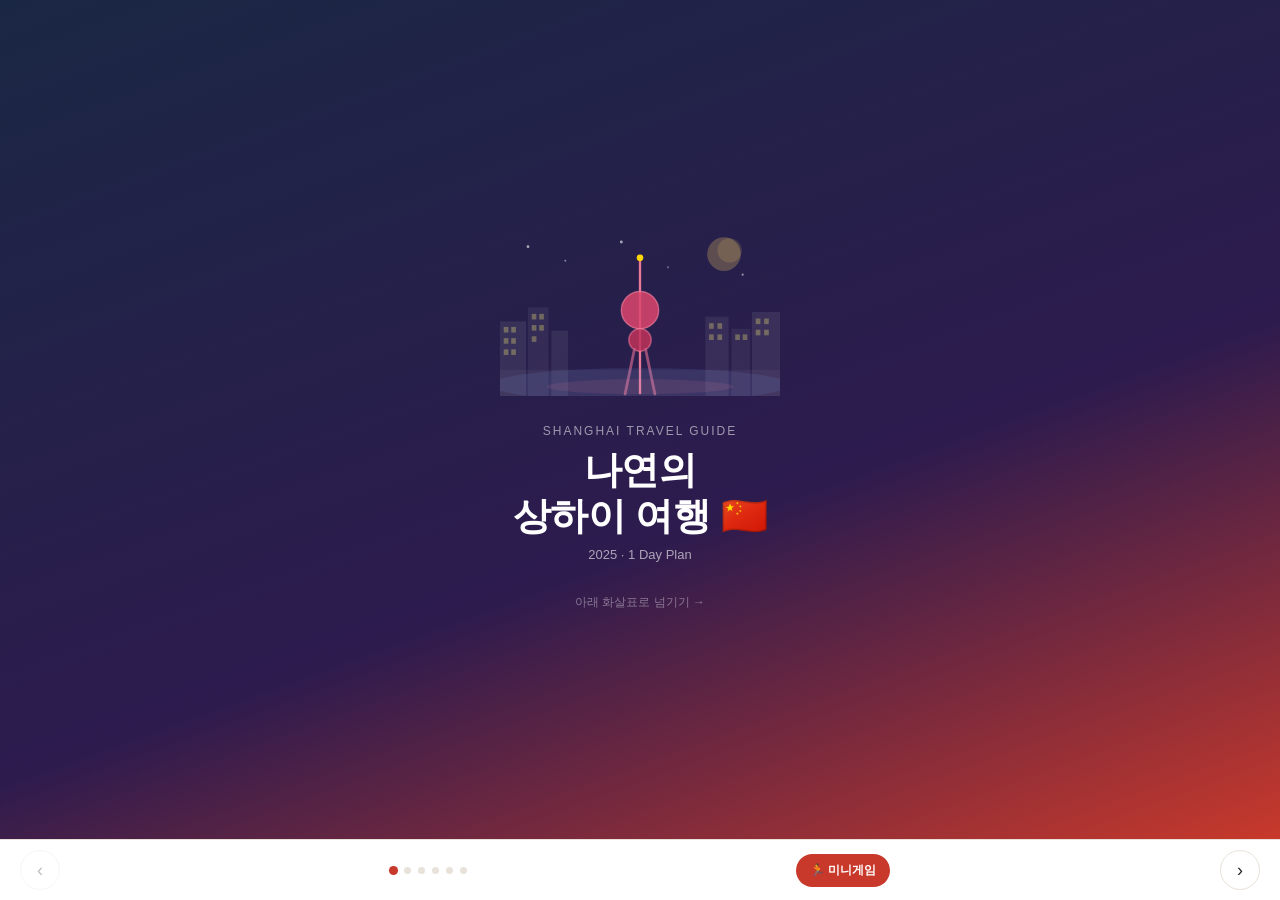
==== index.html @ d71222a0 "Create index.html" ====
<!DOCTYPE html>
<html lang="ko">
<head>
  <meta charset="UTF-8"/>
  <meta name="viewport" content="width=device-width, initial-scale=1.0, user-scalable=no"/>
  <title>나연의 상하이 여행 🇨🇳</title>
  <style>
    *,*::before,*::after{box-sizing:border-box;margin:0;padding:0}
    :root{
      --cream:#faf8f4;
      --white:#ffffff;
      --red:#c8392b;
      --gold:#c8960c;
      --navy:#1a2744;
      --text:#2c2422;
      --sub:#8a7f78;
      --border:#e8e2da;
    }
    html,body{width:100%;height:100%;overflow:hidden;font-family:'Apple SD Gothic Neo','Noto Sans KR',sans-serif;background:#2c2422}

    /* ── 북 컨테이너 ── */
    #book{
      width:100%;height:100%;
      display:flex;flex-direction:column;
      background:var(--cream);
      position:relative;overflow:hidden;
    }

    /* ── 페이지 래퍼 ── */
    #pages{
      flex:1;
      display:flex;
      transition:transform 0.5s cubic-bezier(.77,0,.175,1);
      will-change:transform;
    }

    /* ── 개별 페이지 ── */
    .page{
      min-width:100%;
      height:100%;
      overflow-y:auto;
      -webkit-overflow-scrolling:touch;
      scroll-behavior:smooth;
    }
    .page::-webkit-scrollbar{width:4px}
    .page::-webkit-scrollbar-thumb{background:var(--border);border-radius:4px}

    /* ── 네비게이션 ── */
    #nav{
      background:var(--white);
      border-top:1px solid var(--border);
      display:flex;
      align-items:center;
      justify-content:space-between;
      padding:10px 20px;
      gap:10px;
      flex-shrink:0;
    }
    .nav-arrow{
      background:none;border:1.5px solid var(--border);
      width:40px;height:40px;border-radius:50%;
      font-size:18px;cursor:pointer;color:var(--text);
      display:flex;align-items:center;justify-content:center;
      transition:background 0.15s;flex-shrink:0;
    }
    .nav-arrow:disabled{opacity:0.3;cursor:default}
    .nav-arrow:not(:disabled):hover{background:var(--cream)}
    #dots{display:flex;gap:7px;align-items:center}
    .dot{
      width:7px;height:7px;border-radius:50%;
      background:var(--border);cursor:pointer;
      transition:background 0.2s,transform 0.2s;
    }
    .dot.active{background:var(--red);transform:scale(1.3)}
    #game-link{
      display:inline-flex;align-items:center;gap:5px;
      background:var(--red);color:#fff;text-decoration:none;
      padding:8px 14px;border-radius:20px;font-size:12px;font-weight:600;
      white-space:nowrap;flex-shrink:0;
    }

    /* ════════════════════════════
       페이지 0 : 표지
    ════════════════════════════ */
    #p0{
      background:linear-gradient(160deg,#1a2744 0%,#2d1b4e 60%,#c8392b 100%);
      display:flex;flex-direction:column;align-items:center;justify-content:center;
      text-align:center;gap:0;padding:40px 24px;
    }
    #p0 svg{width:min(280px,70vw);height:auto;margin-bottom:28px}
    #p0 .cover-sub{color:rgba(255,255,255,0.55);font-size:12px;letter-spacing:2px;text-transform:uppercase;margin-bottom:10px}
    #p0 h1{color:#fff;font-size:clamp(26px,7vw,38px);font-weight:800;letter-spacing:-0.5px;line-height:1.2;margin-bottom:8px}
    #p0 .cover-date{color:rgba(255,255,255,0.6);font-size:13px;margin-bottom:32px}
    #p0 .cover-hint{color:rgba(255,255,255,0.4);font-size:12px;animation:pulse 2s infinite}
    @keyframes pulse{0%,100%{opacity:0.4}50%{opacity:0.9}}

    /* ════════════════════════════
       페이지 1 : 숙소 + 타임라인
    ════════════════════════════ */
    #p1{background:var(--cream)}
    .page-inner{padding:28px 20px 40px;max-width:600px;margin:0 auto}
    .page-label{
      font-size:10px;font-weight:700;letter-spacing:2px;text-transform:uppercase;
      color:var(--red);margin-bottom:18px;display:flex;align-items:center;gap:8px;
    }
    .page-label::after{content:'';flex:1;height:1px;background:var(--border)}

    .stay-box{
      background:var(--white);border:1px solid var(--border);border-radius:12px;
      padding:14px 16px;display:flex;align-items:center;gap:12px;margin-bottom:24px;
    }
    .stay-box .ico{font-size:24px}
    .stay-box .lbl{font-size:10px;color:var(--sub);font-weight:600;letter-spacing:0.5px;margin-bottom:2px}
    .stay-box .nm{font-size:13px;font-weight:600;color:var(--text)}

    /* 타임라인 */
    .tl{display:flex;flex-direction:column;gap:0}
    .tl-row{
      display:flex;gap:14px;padding:13px 0;
      border-bottom:1px solid var(--border);cursor:pointer;
    }
    .tl-row:last-child{border-bottom:none}
    .tl-row:hover .tl-place{color:var(--red)}
    .tl-time{
      flex-shrink:0;width:96px;
      font-size:11px;font-weight:600;color:var(--sub);
      padding-top:2px;font-variant-numeric:tabular-nums;
    }
    .tl-right{flex:1}
    .tl-place{font-size:14px;font-weight:600;color:var(--text);margin-bottom:2px;transition:color 0.15s}
    .tl-note{font-size:11px;color:var(--sub)}
    .tl-row.active .tl-place{color:var(--red)}
    .tl-row.active .tl-time{color:var(--red)}

    /* ════════════════════════════
       페이지 2~N : 스팟 카드
    ════════════════════════════ */
    .spot-page{background:var(--cream)}
    .spot-card{
      background:var(--white);border-radius:16px;
      border:1px solid var(--border);overflow:hidden;
      margin-bottom:16px;
    }
    .spot-header{
      padding:18px 18px 14px;cursor:pointer;
      display:flex;align-items:flex-start;gap:12px;
      user-select:none;
    }
    .spot-emoji{font-size:26px;line-height:1;flex-shrink:0;margin-top:2px}
    .spot-titles{flex:1}
    .spot-name{font-size:16px;font-weight:700;color:var(--text);margin-bottom:1px}
    .spot-cn{font-size:11px;color:var(--sub)}
    .spot-arrow{color:var(--sub);font-size:14px;transition:transform 0.25s;margin-top:4px}
    .spot-card.open .spot-arrow{transform:rotate(90deg)}
    .spot-body{
      max-height:0;overflow:hidden;
      transition:max-height 0.35s ease;
    }
    .spot-card.open .spot-body{max-height:600px}
    .spot-body-inner{padding:0 18px 18px;border-top:1px solid var(--border)}
    .spot-body-inner ul{list-style:none;display:flex;flex-direction:column;gap:6px;margin-top:12px}
    .spot-body-inner li{font-size:13px;color:var(--text);padding-left:14px;position:relative;line-height:1.5}
    .spot-body-inner li::before{content:'·';position:absolute;left:0;color:var(--red);font-weight:700}
    .spot-body-inner li strong{color:var(--red)}
    .spot-tags{display:flex;flex-wrap:wrap;gap:6px;margin-top:12px}
    .spot-tag{
      background:var(--cream);border:1px solid var(--border);
      border-radius:20px;padding:4px 10px;font-size:11px;color:var(--sub);
    }
  </style>
</head>
<body>
<div id="book">

  <!-- ── 페이지 래퍼 ── -->
  <div id="pages">

    <!-- 페이지 0: 표지 -->
    <div class="page" id="p0">
      <!-- 상하이 일러스트 SVG -->
      <svg viewBox="0 0 300 180" xmlns="http://www.w3.org/2000/svg">
        <!-- 하늘 -->
        <rect width="300" height="180" fill="none"/>
        <!-- 달 -->
        <circle cx="240" cy="28" r="18" fill="rgba(255,215,100,0.25)"/>
        <circle cx="246" cy="24" r="13" fill="rgba(255,215,100,0.15)"/>
        <!-- 별 -->
        <circle cx="30" cy="20" r="1.5" fill="rgba(255,255,255,0.6)"/>
        <circle cx="70" cy="35" r="1" fill="rgba(255,255,255,0.5)"/>
        <circle cx="130" cy="15" r="1.5" fill="rgba(255,255,255,0.6)"/>
        <circle cx="180" cy="42" r="1" fill="rgba(255,255,255,0.4)"/>
        <circle cx="260" cy="50" r="1.2" fill="rgba(255,255,255,0.5)"/>
        <!-- 빌딩들 -->
        <rect x="0"   y="100" width="28" height="80" fill="rgba(255,255,255,0.08)"/>
        <rect x="30"  y="85"  width="22" height="95" fill="rgba(255,255,255,0.06)"/>
        <rect x="55"  y="110" width="18" height="70" fill="rgba(255,255,255,0.07)"/>
        <rect x="220" y="95"  width="25" height="85" fill="rgba(255,255,255,0.07)"/>
        <rect x="248" y="108" width="20" height="72" fill="rgba(255,255,255,0.06)"/>
        <rect x="270" y="90"  width="30" height="90" fill="rgba(255,255,255,0.08)"/>
        <!-- 창문들 -->
        <g fill="rgba(255,240,120,0.3)">
          <rect x="4"  y="106" width="5" height="6"/><rect x="12" y="106" width="5" height="6"/>
          <rect x="4"  y="118" width="5" height="6"/><rect x="12" y="118" width="5" height="6"/>
          <rect x="4"  y="130" width="5" height="6"/><rect x="12" y="130" width="5" height="6"/>
          <rect x="34" y="92"  width="5" height="6"/><rect x="42" y="92"  width="5" height="6"/>
          <rect x="34" y="104" width="5" height="6"/><rect x="42" y="104" width="5" height="6"/>
          <rect x="34" y="116" width="5" height="6"/>
          <rect x="224" y="102" width="5" height="6"/><rect x="233" y="102" width="5" height="6"/>
          <rect x="224" y="114" width="5" height="6"/><rect x="233" y="114" width="5" height="6"/>
          <rect x="252" y="114" width="5" height="6"/><rect x="260" y="114" width="5" height="6"/>
          <rect x="274" y="97"  width="5" height="6"/><rect x="283" y="97"  width="5" height="6"/>
          <rect x="274" y="109" width="5" height="6"/><rect x="283" y="109" width="5" height="6"/>
        </g>
        <!-- 동방명주 타워 -->
        <g transform="translate(138,30)">
          <!-- 첨탑 -->
          <line x1="12" y1="0" x2="12" y2="148" stroke="rgba(255,130,160,0.9)" stroke-width="2.5"/>
          <!-- 큰 구체 -->
          <circle cx="12" cy="58" r="20" fill="rgba(220,70,110,0.85)" stroke="rgba(255,130,160,0.6)" stroke-width="1.5"/>
          <!-- 작은 구체 -->
          <circle cx="12" cy="90" r="12" fill="rgba(190,50,90,0.85)" stroke="rgba(255,130,160,0.5)" stroke-width="1.5"/>
          <!-- 기둥 다리 -->
          <line x1="-4"  y1="148" x2="6"  y2="100" stroke="rgba(200,100,140,0.7)" stroke-width="3" stroke-linecap="round"/>
          <line x1="28"  y1="148" x2="18" y2="100" stroke="rgba(200,100,140,0.7)" stroke-width="3" stroke-linecap="round"/>
          <!-- 안테나 -->
          <circle cx="12" cy="2" r="3.5" fill="#FFD700"/>
        </g>
        <!-- 강 -->
        <ellipse cx="150" cy="168" rx="160" ry="18" fill="rgba(100,130,200,0.15)"/>
        <!-- 강 반사 -->
        <ellipse cx="150" cy="170" rx="100" ry="8" fill="rgba(255,130,160,0.1)"/>
        <!-- 지면 -->
        <rect x="0" y="152" width="300" height="28" fill="rgba(255,255,255,0.04)"/>
      </svg>

      <p class="cover-sub">Shanghai Travel Guide</p>
      <h1>나연의<br>상하이 여행 🇨🇳</h1>
      <p class="cover-date">2025 · 1 Day Plan</p>
      <p class="cover-hint">아래 화살표로 넘기기 →</p>
    </div>

    <!-- 페이지 1: 일정 -->
    <div class="page" id="p1">
      <div class="page-inner">
        <p class="page-label">Daily Schedule</p>

        <div class="stay-box">
          <span class="ico">🏨</span>
          <div>
            <p class="lbl">숙소</p>
            <p class="nm">艺选安來酒店 · 陆家浜路地铁站</p>
          </div>
        </div>

        <div class="tl" id="tl">
          <div class="tl-row" data-spot="2" onclick="goSpot(2)">
            <div class="tl-time">10:00–10:30</div>
            <div class="tl-right"><p class="tl-place">🚖 숙소 → 장씨네 게살국수</p><p class="tl-note">택시로 이동</p></div>
          </div>
          <div class="tl-row" data-spot="2" onclick="goSpot(2)">
            <div class="tl-time">10:30–11:30</div>
            <div class="tl-right"><p class="tl-place">🦀 장씨네 게살국수 식사</p></div>
          </div>
          <div class="tl-row" data-spot="3" onclick="goSpot(3)">
            <div class="tl-time">11:40–12:20</div>
            <div class="tl-right"><p class="tl-place">☕ Manner Coffee</p><p class="tl-note">도보로 이동</p></div>
          </div>
          <div class="tl-row" data-spot="4" onclick="goSpot(4)">
            <div class="tl-time">12:30–14:10</div>
            <div class="tl-right"><p class="tl-place">🛍 바이렌 ZX 쇼핑</p><p class="tl-note">도보로 이동</p></div>
          </div>
          <div class="tl-row" data-spot="5" onclick="goSpot(5)">
            <div class="tl-time">14:30–15:30</div>
            <div class="tl-right"><p class="tl-place">🦶 발 마사지 (정원원)</p><p class="tl-note">도보로 이동</p></div>
          </div>
          <div class="tl-row" data-spot="6" onclick="goSpot(6)">
            <div class="tl-time">16:00–18:00</div>
            <div class="tl-right"><p class="tl-place">🏬 정다광장 쇼핑</p><p class="tl-note">택시로 이동</p></div>
          </div>
          <div class="tl-row" data-spot="7" onclick="goSpot(7)">
            <div class="tl-time">18:10–18:40</div>
            <div class="tl-right"><p class="tl-place">🚶 빈장대로 걷기</p><p class="tl-note">도보</p></div>
          </div>
          <div class="tl-row" data-spot="8" onclick="goSpot(8)">
            <div class="tl-time">18:40–19:00</div>
            <div class="tl-right"><p class="tl-place">🗼 동방명주 구경</p></div>
          </div>
          <div class="tl-row" data-spot="9" onclick="goSpot(9)">
            <div class="tl-time">19:20–21:00</div>
            <div class="tl-right"><p class="tl-place">🍲 하이디라오 (世茂广场店)</p><p class="tl-note">택시로 이동</p></div>
          </div>
          <div class="tl-row">
            <div class="tl-time">21:10–22:10</div>
            <div class="tl-right"><p class="tl-place">🦶 발 마사지 (선택)</p><p class="tl-note">도보</p></div>
          </div>
          <div class="tl-row">
            <div class="tl-time">22:30~</div>
            <div class="tl-right"><p class="tl-place">🌙 숙소에서 마지막밥</p><p class="tl-note">택시로 이동</p></div>
          </div>
        </div>
      </div>
    </div>

    <!-- 페이지 2: 장씨네 + Manner -->
    <div class="page spot-page" id="p2">
      <div class="page-inner">
        <p class="page-label">Food · Café</p>
        <div class="spot-card" id="spot-2">
          <div class="spot-header" onclick="toggleSpot('spot-2')">
            <span class="spot-emoji">🦀</span>
            <div class="spot-titles">
              <p class="spot-name">장씨네 게살국수</p>
              <p class="spot-cn">庄氏隆兴·非遗蟹点</p>
            </div>
            <span class="spot-arrow">›</span>
          </div>
          <div class="spot-body">
            <div class="spot-body-inner">
              <ul>
                <li>상하이에서 가장 유명한 게살국수 맛집 중 하나</li>
                <li>한국인 관광객 비율이 굉장히 높음</li>
                <li>털게의 게살과 게내장을 이용한 비빔국수가 대표 메뉴</li>
                <li>가격은 <strong>168위안</strong>으로 꽤 비싼 편</li>
                <li>간이 약하고 담백 → 식초·고추기름 넣으면 굿</li>
                <li>게살 자체를 좋아하는 사람에게 더 추천</li>
                <li><strong>트러플 샤오룽바오</strong> 후기 좋음</li>
                <li>따종디엔핑 예약 가능, 할인쿠폰 종종 있음</li>
              </ul>
              <div class="spot-tags">
                <span class="spot-tag">🥟 게살 비빔국수</span>
                <span class="spot-tag">🦐 게살+새우 샤오룽바오</span>
                <span class="spot-tag">🍄 트러플 샤오룽바오</span>
              </div>
            </div>
          </div>
        </div>

        <div class="spot-card" id="spot-3">
          <div class="spot-header" onclick="toggleSpot('spot-3')">
            <span class="spot-emoji">☕</span>
            <div class="spot-titles">
              <p class="spot-name">Manner Coffee</p>
              <p class="spot-cn">상하이 로컬 커피 브랜드</p>
            </div>
            <span class="spot-arrow">›</span>
          </div>
          <div class="spot-body">
            <div class="spot-body-inner">
              <ul>
                <li>상하이에서 가장 유명한 로컬 커피 브랜드</li>
                <li>블루보틀처럼 심플한 감성 카페</li>
                <li>스타벅스보다 저렴한 편</li>
                <li>테이크아웃 손님이 많아서 회전율이 빠름</li>
                <li>매장마다 분위기가 조금씩 다름</li>
              </ul>
              <div class="spot-tags">
                <span class="spot-tag">🥛 Oat Latte</span>
                <span class="spot-tag">🧂 Sea Salt Cheese Latte</span>
                <span class="spot-tag">☕ 플랫화이트</span>
              </div>
            </div>
          </div>
        </div>
      </div>
    </div>

    <!-- 페이지 3: 쇼핑 -->
    <div class="page spot-page" id="p3">
      <div class="page-inner">
        <p class="page-label">Shopping</p>
        <div class="spot-card" id="spot-4">
          <div class="spot-header" onclick="toggleSpot('spot-4')">
            <span class="spot-emoji">🛍</span>
            <div class="spot-titles">
              <p class="spot-name">바이렌 ZX</p>
              <p class="spot-cn">百联ZX创趣场</p>
            </div>
            <span class="spot-arrow">›</span>
          </div>
          <div class="spot-body">
            <div class="spot-body-inner">
              <ul>
                <li>상하이 최대 규모의 서브컬처 쇼핑몰</li>
                <li>중국의 "오타쿠 성지"라고 불리는 곳</li>
                <li>일본 애니, 게임, 피규어, 굿즈 엄청 많음</li>
                <li>한국에서 보기 힘든 중국 한정 굿즈도 판매</li>
                <li>층마다 테마가 달라 구경하는 재미가 있음</li>
              </ul>
            </div>
          </div>
        </div>

        <div class="spot-card" id="spot-6">
          <div class="spot-header" onclick="toggleSpot('spot-6')">
            <span class="spot-emoji">🏬</span>
            <div class="spot-titles">
              <p class="spot-name">정다광장</p>
              <p class="spot-cn">正大广场</p>
            </div>
            <span class="spot-arrow">›</span>
          </div>
          <div class="spot-body">
            <div class="spot-body-inner">
              <ul>
                <li>푸동 최대 쇼핑몰 중 하나</li>
                <li>동방명주 바로 옆</li>
                <li>비 오거나 더울 때 쉬기 좋음</li>
                <li>식당, 카페, 쇼핑 모두 가능</li>
              </ul>
              <div class="spot-tags">
                <span class="spot-tag">👟 아디다스</span>
                <span class="spot-tag">🍦 DQ 冰雪皇后</span>
                <span class="spot-tag">🧋 헤이티 喜茶</span>
                <span class="spot-tag">🎂 홀리랜드 수건케이크</span>
                <span class="spot-tag">🏰 디즈니 플래그십</span>
              </div>
            </div>
          </div>
        </div>
      </div>
    </div>

    <!-- 페이지 4: 힐링 + 뷰 -->
    <div class="page spot-page" id="p4">
      <div class="page-inner">
        <p class="page-label">Healing · View</p>
        <div class="spot-card" id="spot-5">
          <div class="spot-header" onclick="toggleSpot('spot-5')">
            <span class="spot-emoji">🦶</span>
            <div class="spot-titles">
              <p class="spot-name">정원원</p>
              <p class="spot-cn">郑远元专业修脚房</p>
            </div>
            <span class="spot-arrow">›</span>
          </div>
          <div class="spot-body">
            <div class="spot-body-inner">
              <ul>
                <li>상하이에서 가장 유명한 발마사지 체인</li>
                <li>현지인들이 정말 많이 이용하는 곳</li>
                <li>관광객보다 중국인이 더 많음</li>
                <li>가격이 저렴한 편</li>
                <li>예약 없이 방문 가능 · 저녁에는 대기 발생 가능</li>
              </ul>
            </div>
          </div>
        </div>

        <div class="spot-card" id="spot-7">
          <div class="spot-header" onclick="toggleSpot('spot-7')">
            <span class="spot-emoji">🚶</span>
            <div class="spot-titles">
              <p class="spot-name">빈장대로</p>
              <p class="spot-cn">滨江大道</p>
            </div>
            <span class="spot-arrow">›</span>
          </div>
          <div class="spot-body">
            <div class="spot-body-inner">
              <ul>
                <li>푸동 최고의 산책 코스</li>
                <li>맞은편으로 와이탄 스카이라인이 한눈에 보임</li>
                <li>현지 커플들이 많이 오는 데이트 장소</li>
                <li>저녁 노을이 정말 예쁨</li>
                <li>헤이티나 디저트 들고 산책하면 좋을 듯</li>
              </ul>
            </div>
          </div>
        </div>

        <div class="spot-card" id="spot-8">
          <div class="spot-header" onclick="toggleSpot('spot-8')">
            <span class="spot-emoji">🗼</span>
            <div class="spot-titles">
              <p class="spot-name">동방명주</p>
              <p class="spot-cn">东方明珠广播电视塔</p>
            </div>
            <span class="spot-arrow">›</span>
          </div>
          <div class="spot-body">
            <div class="spot-body-inner">
              <ul>
                <li>상하이 대표 랜드마크</li>
                <li>밖에서 보는 것만으로도 충분히 만족하는 사람이 많음</li>
                <li>내부 전망대는 시간이 넉넉할 때 추천</li>
              </ul>
            </div>
          </div>
        </div>
      </div>
    </div>

    <!-- 페이지 5: 식사 -->
    <div class="page spot-page" id="p5">
      <div class="page-inner">
        <p class="page-label">Dinner</p>
        <div class="spot-card" id="spot-9">
          <div class="spot-header" onclick="toggleSpot('spot-9')">
            <span class="spot-emoji">🍲</span>
            <div class="spot-titles">
              <p class="spot-name">하이디라오</p>
              <p class="spot-cn">海底捞火锅 · 世茂广场店</p>
            </div>
            <span class="spot-arrow">›</span>
          </div>
          <div class="spot-body">
            <div class="spot-body-inner">
              <ul>
                <li>숙소 근처로 넘어갑니다 (푸동은 여기까지 😂)</li>
                <li>서비스로 유명한 중국 대표 훠궈 체인</li>
                <li>대기 중에도 손발톱 케어, 면 뽑기 쇼 등 서비스</li>
                <li>자정까지 영업하는 매장이 많음</li>
              </ul>
            </div>
          </div>
        </div>

        <!-- 게임 배너 -->
        <div style="margin-top:24px;background:linear-gradient(135deg,#1a2744,#c8392b);border-radius:16px;padding:24px;text-align:center">
          <p style="color:rgba(255,255,255,0.7);font-size:11px;letter-spacing:1px;margin-bottom:8px">MINI GAME</p>
          <p style="color:#fff;font-size:18px;font-weight:700;margin-bottom:6px">🏃 나연의 상하이 달리기</p>
          <p style="color:rgba(255,255,255,0.6);font-size:12px;margin-bottom:16px">장애물을 피해 상하이를 달려보자!</p>
          <a href="game/index.html" target="_blank" style="display:inline-block;background:#FFD700;color:#1a2744;text-decoration:none;padding:10px 24px;border-radius:20px;font-size:13px;font-weight:700">게임 하러 가기 →</a>
        </div>
      </div>
    </div>

  </div><!-- /pages -->

  <!-- ── 하단 네비게이션 ── -->
  <div id="nav">
    <button class="nav-arrow" id="prev" onclick="movePage(-1)" disabled>‹</button>
    <div id="dots"></div>
    <a class="game-link" href="game/index.html" target="_blank" id="game-link" style="display:inline-flex;align-items:center;gap:5px;background:#c8392b;color:#fff;text-decoration:none;padding:8px 14px;border-radius:20px;font-size:12px;font-weight:600;white-space:nowrap">🏃 미니게임</a>
    <button class="nav-arrow" id="next" onclick="movePage(1)">›</button>
  </div>

</div><!-- /book -->

<script>
  const TOTAL = 6; // 페이지 수
  let cur = 0;

  const pagesEl = document.getElementById('pages');
  const prevBtn  = document.getElementById('prev');
  const nextBtn  = document.getElementById('next');
  const dotsEl   = document.getElementById('dots');

  // 도트 생성
  for (let i = 0; i < TOTAL; i++) {
    const d = document.createElement('div');
    d.className = 'dot' + (i === 0 ? ' active' : '');
    d.onclick = () => goPage(i);
    dotsEl.appendChild(d);
  }

  function goPage(n) {
    cur = Math.max(0, Math.min(TOTAL - 1, n));
    pagesEl.style.transform = `translateX(-${cur * 100}%)`;
    prevBtn.disabled = cur === 0;
    nextBtn.disabled = cur === TOTAL - 1;
    dotsEl.querySelectorAll('.dot').forEach((d, i) => d.classList.toggle('active', i === cur));
  }

  function movePage(dir) { goPage(cur + dir); }

  // 스팟 페이지 이동 (타임라인 클릭)
  // 스팟 번호 → 페이지 번호 매핑
  const spotPageMap = {2:2, 3:2, 4:3, 5:4, 6:3, 7:4, 8:4, 9:5};
  function goSpot(spotNum) {
    const pg = spotPageMap[spotNum];
    if (!pg) return;
    goPage(pg);
    setTimeout(() => {
      const el = document.getElementById('spot-' + spotNum);
      if (el) {
        el.scrollIntoView({behavior:'smooth', block:'start'});
        // 자동으로 열기
        if (!el.classList.contains('open')) toggleSpot('spot-' + spotNum);
      }
    }, 550);
  }

  // 아코디언
  function toggleSpot(id) {
    const card = document.getElementById(id);
    card.classList.toggle('open');
  }

  // 스와이프 지원
  let tx = 0;
  pagesEl.addEventListener('touchstart', e => { tx = e.touches[0].clientX; }, {passive:true});
  pagesEl.addEventListener('touchend',   e => {
    const dx = e.changedTouches[0].clientX - tx;
    if (Math.abs(dx) > 50) movePage(dx < 0 ? 1 : -1);
  }, {passive:true});

  // 현재 시간 하이라이트
  (function() {
    const now = new Date();
    const cur_min = now.getHours() * 60 + now.getMinutes();
    const ranges = [
      [600,630],[630,690],[700,740],[750,850],
      [870,930],[960,1080],[1090,1120],[1120,1140],[1160,1260],[1270,1330],[1350,1440]
    ];
    document.querySelectorAll('.tl-row').forEach((row, i) => {
      if (ranges[i] && cur_min >= ranges[i][0] && cur_min < ranges[i][1]) {
        row.classList.add('active');
      }
    });
  })();
</script>
</body>
</html>
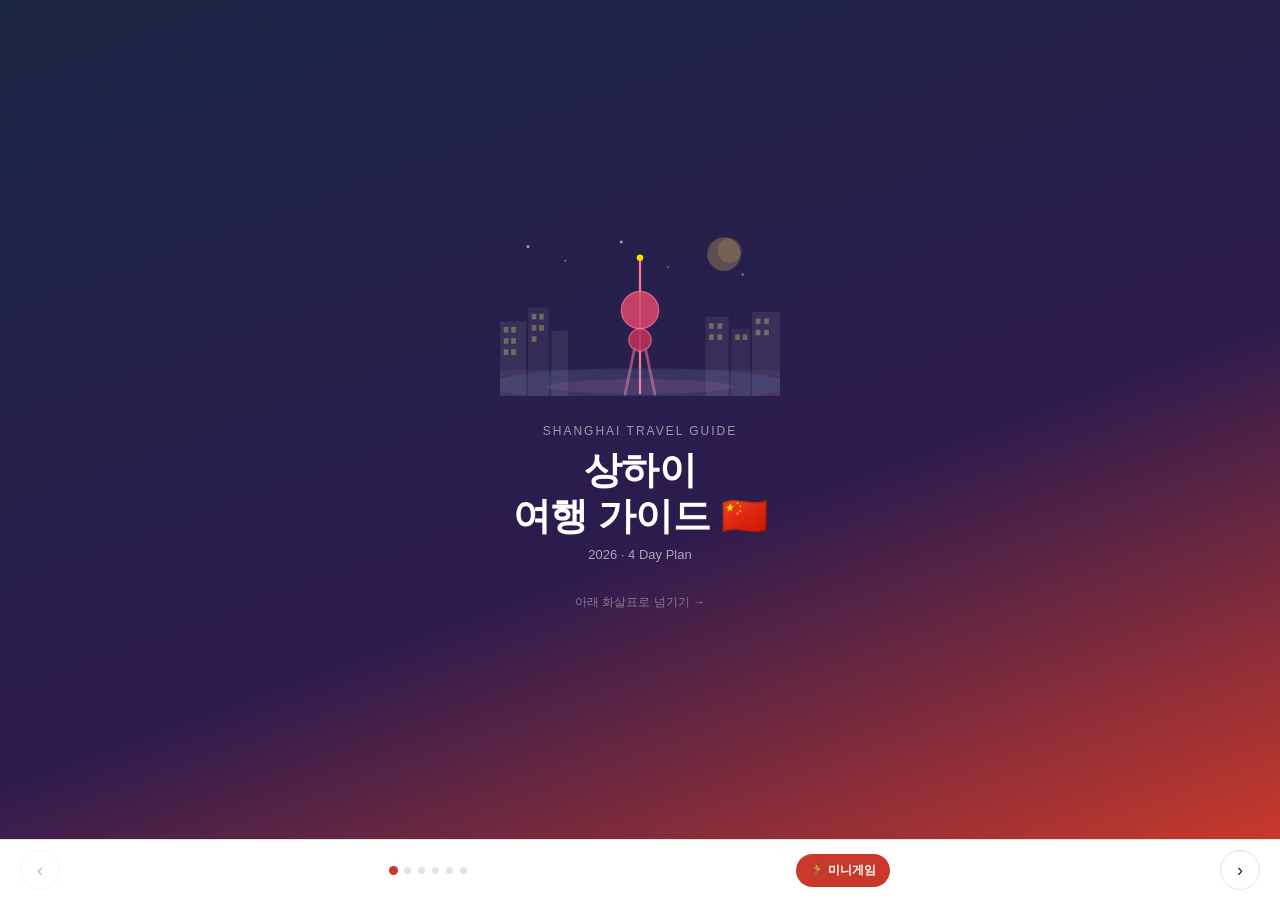
==== commit ea678e64: "Update index.html" ====
--- a/index.html
+++ b/index.html
@@ -3,7 +3,7 @@
 <head>
   <meta charset="UTF-8"/>
   <meta name="viewport" content="width=device-width, initial-scale=1.0, user-scalable=no"/>
-  <title>나연의 상하이 여행 🇨🇳</title>
+  <title>상하이 여행 가이드 🇨🇳</title>
   <style>
     *,*::before,*::after{box-sizing:border-box;margin:0;padding:0}
     :root{
@@ -20,16 +20,21 @@
 
     /* ── 북 컨테이너 ── */
     #book{
-      width:100%;height:100%;
-      display:flex;flex-direction:column;
+      width:100%;
+      height:100vh;
+      display:flex;
+      flex-direction:column;
       background:var(--cream);
-      position:relative;overflow:hidden;
+      position:relative;
+      overflow:hidden;
     }
 
     /* ── 페이지 래퍼 ── */
     #pages{
       flex:1;
       display:flex;
+      min-height:0;
+      overflow:hidden;
       transition:transform 0.5s cubic-bezier(.77,0,.175,1);
       will-change:transform;
     }
@@ -38,9 +43,12 @@
     .page{
       min-width:100%;
       height:100%;
+      min-height:0;
       overflow-y:auto;
+      overflow-x:hidden;
       -webkit-overflow-scrolling:touch;
       scroll-behavior:smooth;
+      padding-bottom:100px;
     }
     .page::-webkit-scrollbar{width:4px}
     .page::-webkit-scrollbar-thumb{background:var(--border);border-radius:4px}
@@ -98,7 +106,7 @@
        페이지 1 : 숙소 + 타임라인
     ════════════════════════════ */
     #p1{background:var(--cream)}
-    .page-inner{padding:28px 20px 40px;max-width:600px;margin:0 auto}
+    .page-inner{padding:28px 20px 140px;max-width:600px;margin:0 auto;}
     .page-label{
       font-size:10px;font-weight:700;letter-spacing:2px;text-transform:uppercase;
       color:var(--red);margin-bottom:18px;display:flex;align-items:center;gap:8px;
@@ -234,8 +242,8 @@
       </svg>
 
       <p class="cover-sub">Shanghai Travel Guide</p>
-      <h1>나연의<br>상하이 여행 🇨🇳</h1>
-      <p class="cover-date">2025 · 1 Day Plan</p>
+      <h1>상하이<br>여행 가이드 🇨🇳</h1>
+      <p class="cover-date">2026 · 4 Day Plan</p>
       <p class="cover-hint">아래 화살표로 넘기기 →</p>
     </div>
 
@@ -295,7 +303,7 @@
           </div>
           <div class="tl-row">
             <div class="tl-time">22:30~</div>
-            <div class="tl-right"><p class="tl-place">🌙 숙소에서 마지막밥</p><p class="tl-note">택시로 이동</p></div>
+            <div class="tl-right"><p class="tl-place">🌙 숙소에서 마지막밤</p><p class="tl-note">택시로 이동</p></div>
           </div>
         </div>
       </div>
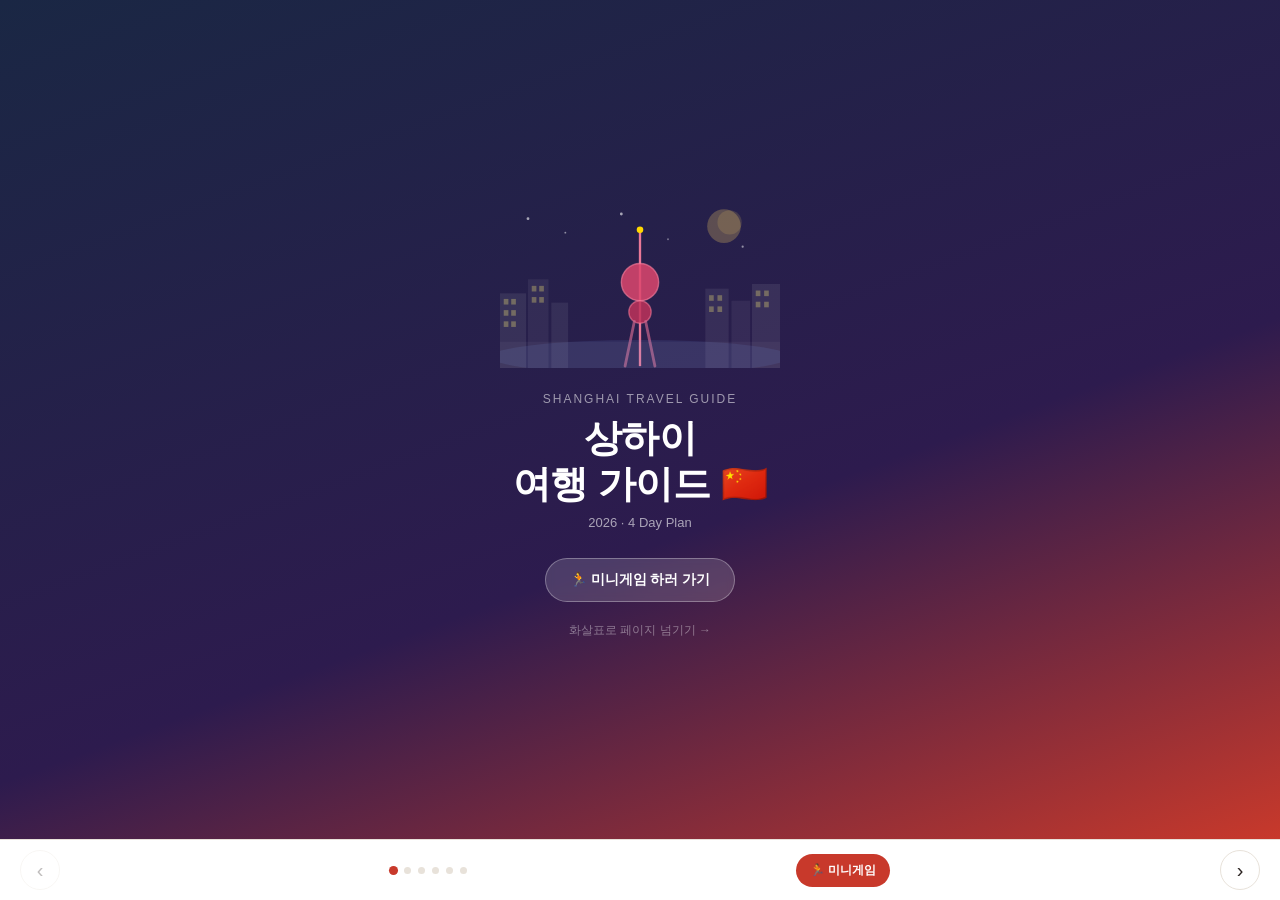
==== commit 48ba2560: "Rename main.html to index.html" ====
--- a/index.html
+++ b/index.html
@@ -18,14 +18,10 @@
     }
     html,body{width:100%;height:100%;overflow:hidden;font-family:'Apple SD Gothic Neo','Noto Sans KR',sans-serif;background:#2c2422}
 
-    /* ── 북 컨테이너 ── */
     #book{
-      width:100%;
-      height:100vh;
-      display:flex;
-      flex-direction:column;
+      width:100%;height:100%;
+      display:flex;flex-direction:column;
       background:var(--cream);
-      position:relative;
       overflow:hidden;
     }
 
@@ -33,22 +29,19 @@
     #pages{
       flex:1;
       display:flex;
+      width:100%;
       min-height:0;
-      overflow:hidden;
       transition:transform 0.5s cubic-bezier(.77,0,.175,1);
       will-change:transform;
     }
 
-    /* ── 개별 페이지 ── */
     .page{
-      min-width:100%;
+      width:100vw;
+      min-width:100vw;
+      flex-shrink:0;
       height:100%;
-      min-height:0;
       overflow-y:auto;
-      overflow-x:hidden;
       -webkit-overflow-scrolling:touch;
-      scroll-behavior:smooth;
-      padding-bottom:100px;
     }
     .page::-webkit-scrollbar{width:4px}
     .page::-webkit-scrollbar-thumb{background:var(--border);border-radius:4px}
@@ -61,13 +54,12 @@
       align-items:center;
       justify-content:space-between;
       padding:10px 20px;
-      gap:10px;
       flex-shrink:0;
     }
     .nav-arrow{
       background:none;border:1.5px solid var(--border);
       width:40px;height:40px;border-radius:50%;
-      font-size:18px;cursor:pointer;color:var(--text);
+      font-size:20px;cursor:pointer;color:var(--text);
       display:flex;align-items:center;justify-content:center;
       transition:background 0.15s;flex-shrink:0;
     }
@@ -80,74 +72,96 @@
       transition:background 0.2s,transform 0.2s;
     }
     .dot.active{background:var(--red);transform:scale(1.3)}
-    #game-link{
+    .game-btn-nav{
       display:inline-flex;align-items:center;gap:5px;
       background:var(--red);color:#fff;text-decoration:none;
       padding:8px 14px;border-radius:20px;font-size:12px;font-weight:600;
       white-space:nowrap;flex-shrink:0;
     }
 
-    /* ════════════════════════════
-       페이지 0 : 표지
-    ════════════════════════════ */
+    /* ════════ 표지 ════════ */
     #p0{
       background:linear-gradient(160deg,#1a2744 0%,#2d1b4e 60%,#c8392b 100%);
       display:flex;flex-direction:column;align-items:center;justify-content:center;
-      text-align:center;gap:0;padding:40px 24px;
-    }
-    #p0 svg{width:min(280px,70vw);height:auto;margin-bottom:28px}
+      text-align:center;padding:40px 24px;gap:0;
+    }
+    #p0 svg{width:min(280px,70vw);height:auto;margin-bottom:24px}
     #p0 .cover-sub{color:rgba(255,255,255,0.55);font-size:12px;letter-spacing:2px;text-transform:uppercase;margin-bottom:10px}
     #p0 h1{color:#fff;font-size:clamp(26px,7vw,38px);font-weight:800;letter-spacing:-0.5px;line-height:1.2;margin-bottom:8px}
-    #p0 .cover-date{color:rgba(255,255,255,0.6);font-size:13px;margin-bottom:32px}
+    #p0 .cover-date{color:rgba(255,255,255,0.6);font-size:13px;margin-bottom:28px}
+    #p0 .cover-game{
+      display:inline-flex;align-items:center;gap:8px;
+      background:rgba(255,255,255,0.15);
+      border:1.5px solid rgba(255,255,255,0.3);
+      color:#fff;text-decoration:none;
+      padding:12px 24px;border-radius:30px;
+      font-size:14px;font-weight:600;
+      backdrop-filter:blur(4px);
+      transition:background 0.2s;
+      margin-bottom:20px;
+    }
+    #p0 .cover-game:hover{background:rgba(255,255,255,0.25)}
     #p0 .cover-hint{color:rgba(255,255,255,0.4);font-size:12px;animation:pulse 2s infinite}
     @keyframes pulse{0%,100%{opacity:0.4}50%{opacity:0.9}}
 
-    /* ════════════════════════════
-       페이지 1 : 숙소 + 타임라인
-    ════════════════════════════ */
-    #p1{background:var(--cream)}
-    .page-inner{padding:28px 20px 140px;max-width:600px;margin:0 auto;}
+    /* ════════ 공통 페이지 내부 ════════ */
+    .page-inner{padding:24px 20px 48px;max-width:600px;margin:0 auto}
     .page-label{
       font-size:10px;font-weight:700;letter-spacing:2px;text-transform:uppercase;
       color:var(--red);margin-bottom:18px;display:flex;align-items:center;gap:8px;
     }
     .page-label::after{content:'';flex:1;height:1px;background:var(--border)}
 
+    /* 시간표로 돌아가기 버튼 */
+    .back-btn{
+      display:inline-flex;align-items:center;gap:6px;
+      background:none;border:1.5px solid var(--border);
+      color:var(--sub);font-size:12px;font-weight:600;
+      padding:7px 14px;border-radius:20px;cursor:pointer;
+      margin-bottom:20px;transition:background 0.15s,color 0.15s;
+    }
+    .back-btn:hover{background:var(--cream);color:var(--text)}
+
+    /* ════════ 타임라인 ════════ */
     .stay-box{
       background:var(--white);border:1px solid var(--border);border-radius:12px;
-      padding:14px 16px;display:flex;align-items:center;gap:12px;margin-bottom:24px;
+      padding:14px 16px;display:flex;align-items:center;gap:12px;margin-bottom:20px;
     }
     .stay-box .ico{font-size:24px}
     .stay-box .lbl{font-size:10px;color:var(--sub);font-weight:600;letter-spacing:0.5px;margin-bottom:2px}
     .stay-box .nm{font-size:13px;font-weight:600;color:var(--text)}
 
-    /* 타임라인 */
-    .tl{display:flex;flex-direction:column;gap:0}
+    .tl{display:flex;flex-direction:column}
     .tl-row{
       display:flex;gap:14px;padding:13px 0;
-      border-bottom:1px solid var(--border);cursor:pointer;
+      border-bottom:1px solid var(--border);
+      cursor:pointer;transition:background 0.1s;
+      border-radius:8px;padding-left:4px;padding-right:4px;
     }
     .tl-row:last-child{border-bottom:none}
+    .tl-row:hover{background:rgba(200,57,43,0.04)}
     .tl-row:hover .tl-place{color:var(--red)}
+    .tl-row.no-link{cursor:default}
+    .tl-row.no-link:hover{background:none}
+    .tl-row.no-link:hover .tl-place{color:var(--text)}
     .tl-time{
       flex-shrink:0;width:96px;
       font-size:11px;font-weight:600;color:var(--sub);
-      padding-top:2px;font-variant-numeric:tabular-nums;
+      padding-top:3px;font-variant-numeric:tabular-nums;
     }
     .tl-right{flex:1}
     .tl-place{font-size:14px;font-weight:600;color:var(--text);margin-bottom:2px;transition:color 0.15s}
     .tl-note{font-size:11px;color:var(--sub)}
     .tl-row.active .tl-place{color:var(--red)}
     .tl-row.active .tl-time{color:var(--red)}
-
-    /* ════════════════════════════
-       페이지 2~N : 스팟 카드
-    ════════════════════════════ */
-    .spot-page{background:var(--cream)}
+    .tl-chevron{color:var(--border);font-size:14px;padding-top:3px;flex-shrink:0}
+    .tl-row.no-link .tl-chevron{display:none}
+
+    /* ════════ 스팟 카드 ════════ */
     .spot-card{
       background:var(--white);border-radius:16px;
       border:1px solid var(--border);overflow:hidden;
-      margin-bottom:16px;
+      margin-bottom:14px;
     }
     .spot-header{
       padding:18px 18px 14px;cursor:pointer;
@@ -158,13 +172,10 @@
     .spot-titles{flex:1}
     .spot-name{font-size:16px;font-weight:700;color:var(--text);margin-bottom:1px}
     .spot-cn{font-size:11px;color:var(--sub)}
-    .spot-arrow{color:var(--sub);font-size:14px;transition:transform 0.25s;margin-top:4px}
+    .spot-arrow{color:var(--sub);font-size:18px;transition:transform 0.25s;margin-top:2px;flex-shrink:0}
     .spot-card.open .spot-arrow{transform:rotate(90deg)}
-    .spot-body{
-      max-height:0;overflow:hidden;
-      transition:max-height 0.35s ease;
-    }
-    .spot-card.open .spot-body{max-height:600px}
+    .spot-body{max-height:0;overflow:hidden;transition:max-height 0.35s ease}
+    .spot-card.open .spot-body{max-height:800px}
     .spot-body-inner{padding:0 18px 18px;border-top:1px solid var(--border)}
     .spot-body-inner ul{list-style:none;display:flex;flex-direction:column;gap:6px;margin-top:12px}
     .spot-body-inner li{font-size:13px;color:var(--text);padding-left:14px;position:relative;line-height:1.5}
@@ -175,83 +186,76 @@
       background:var(--cream);border:1px solid var(--border);
       border-radius:20px;padding:4px 10px;font-size:11px;color:var(--sub);
     }
+
+    /* 게임 배너 */
+    .game-banner{
+      margin-top:24px;
+      background:linear-gradient(135deg,#1a2744,#c8392b);
+      border-radius:16px;padding:24px;text-align:center;
+    }
+    .game-banner p.gb-sub{color:rgba(255,255,255,0.6);font-size:11px;letter-spacing:1px;margin-bottom:8px}
+    .game-banner p.gb-title{color:#fff;font-size:18px;font-weight:700;margin-bottom:6px}
+    .game-banner p.gb-desc{color:rgba(255,255,255,0.6);font-size:12px;margin-bottom:16px}
+    .game-banner a{
+      display:inline-block;background:#FFD700;color:#1a2744;
+      text-decoration:none;padding:10px 24px;border-radius:20px;
+      font-size:13px;font-weight:700;
+    }
   </style>
 </head>
 <body>
 <div id="book">
-
-  <!-- ── 페이지 래퍼 ── -->
   <div id="pages">
 
-    <!-- 페이지 0: 표지 -->
+    <!-- ══ 페이지 0: 표지 ══ -->
     <div class="page" id="p0">
-      <!-- 상하이 일러스트 SVG -->
       <svg viewBox="0 0 300 180" xmlns="http://www.w3.org/2000/svg">
-        <!-- 하늘 -->
-        <rect width="300" height="180" fill="none"/>
-        <!-- 달 -->
         <circle cx="240" cy="28" r="18" fill="rgba(255,215,100,0.25)"/>
         <circle cx="246" cy="24" r="13" fill="rgba(255,215,100,0.15)"/>
-        <!-- 별 -->
-        <circle cx="30" cy="20" r="1.5" fill="rgba(255,255,255,0.6)"/>
-        <circle cx="70" cy="35" r="1" fill="rgba(255,255,255,0.5)"/>
+        <circle cx="30"  cy="20" r="1.5" fill="rgba(255,255,255,0.6)"/>
+        <circle cx="70"  cy="35" r="1"   fill="rgba(255,255,255,0.5)"/>
         <circle cx="130" cy="15" r="1.5" fill="rgba(255,255,255,0.6)"/>
-        <circle cx="180" cy="42" r="1" fill="rgba(255,255,255,0.4)"/>
+        <circle cx="180" cy="42" r="1"   fill="rgba(255,255,255,0.4)"/>
         <circle cx="260" cy="50" r="1.2" fill="rgba(255,255,255,0.5)"/>
-        <!-- 빌딩들 -->
         <rect x="0"   y="100" width="28" height="80" fill="rgba(255,255,255,0.08)"/>
         <rect x="30"  y="85"  width="22" height="95" fill="rgba(255,255,255,0.06)"/>
         <rect x="55"  y="110" width="18" height="70" fill="rgba(255,255,255,0.07)"/>
         <rect x="220" y="95"  width="25" height="85" fill="rgba(255,255,255,0.07)"/>
         <rect x="248" y="108" width="20" height="72" fill="rgba(255,255,255,0.06)"/>
         <rect x="270" y="90"  width="30" height="90" fill="rgba(255,255,255,0.08)"/>
-        <!-- 창문들 -->
         <g fill="rgba(255,240,120,0.3)">
           <rect x="4"  y="106" width="5" height="6"/><rect x="12" y="106" width="5" height="6"/>
           <rect x="4"  y="118" width="5" height="6"/><rect x="12" y="118" width="5" height="6"/>
           <rect x="4"  y="130" width="5" height="6"/><rect x="12" y="130" width="5" height="6"/>
           <rect x="34" y="92"  width="5" height="6"/><rect x="42" y="92"  width="5" height="6"/>
           <rect x="34" y="104" width="5" height="6"/><rect x="42" y="104" width="5" height="6"/>
-          <rect x="34" y="116" width="5" height="6"/>
           <rect x="224" y="102" width="5" height="6"/><rect x="233" y="102" width="5" height="6"/>
           <rect x="224" y="114" width="5" height="6"/><rect x="233" y="114" width="5" height="6"/>
-          <rect x="252" y="114" width="5" height="6"/><rect x="260" y="114" width="5" height="6"/>
           <rect x="274" y="97"  width="5" height="6"/><rect x="283" y="97"  width="5" height="6"/>
           <rect x="274" y="109" width="5" height="6"/><rect x="283" y="109" width="5" height="6"/>
         </g>
-        <!-- 동방명주 타워 -->
         <g transform="translate(138,30)">
-          <!-- 첨탑 -->
-          <line x1="12" y1="0" x2="12" y2="148" stroke="rgba(255,130,160,0.9)" stroke-width="2.5"/>
-          <!-- 큰 구체 -->
+          <line x1="12" y1="0"   x2="12" y2="148" stroke="rgba(255,130,160,0.9)" stroke-width="2.5"/>
           <circle cx="12" cy="58" r="20" fill="rgba(220,70,110,0.85)" stroke="rgba(255,130,160,0.6)" stroke-width="1.5"/>
-          <!-- 작은 구체 -->
-          <circle cx="12" cy="90" r="12" fill="rgba(190,50,90,0.85)" stroke="rgba(255,130,160,0.5)" stroke-width="1.5"/>
-          <!-- 기둥 다리 -->
-          <line x1="-4"  y1="148" x2="6"  y2="100" stroke="rgba(200,100,140,0.7)" stroke-width="3" stroke-linecap="round"/>
-          <line x1="28"  y1="148" x2="18" y2="100" stroke="rgba(200,100,140,0.7)" stroke-width="3" stroke-linecap="round"/>
-          <!-- 안테나 -->
+          <circle cx="12" cy="90" r="12" fill="rgba(190,50,90,0.85)"  stroke="rgba(255,130,160,0.5)" stroke-width="1.5"/>
+          <line x1="-4" y1="148" x2="6"  y2="100" stroke="rgba(200,100,140,0.7)" stroke-width="3" stroke-linecap="round"/>
+          <line x1="28" y1="148" x2="18" y2="100" stroke="rgba(200,100,140,0.7)" stroke-width="3" stroke-linecap="round"/>
           <circle cx="12" cy="2" r="3.5" fill="#FFD700"/>
         </g>
-        <!-- 강 -->
         <ellipse cx="150" cy="168" rx="160" ry="18" fill="rgba(100,130,200,0.15)"/>
-        <!-- 강 반사 -->
-        <ellipse cx="150" cy="170" rx="100" ry="8" fill="rgba(255,130,160,0.1)"/>
-        <!-- 지면 -->
         <rect x="0" y="152" width="300" height="28" fill="rgba(255,255,255,0.04)"/>
       </svg>
-
       <p class="cover-sub">Shanghai Travel Guide</p>
       <h1>상하이<br>여행 가이드 🇨🇳</h1>
       <p class="cover-date">2026 · 4 Day Plan</p>
-      <p class="cover-hint">아래 화살표로 넘기기 →</p>
+      <a class="cover-game" href="minigame/index.html" target="_blank">🏃 미니게임 하러 가기</a>
+      <p class="cover-hint">화살표로 페이지 넘기기 →</p>
     </div>
 
-    <!-- 페이지 1: 일정 -->
+    <!-- ══ 페이지 1: 일정 ══ -->
     <div class="page" id="p1">
       <div class="page-inner">
         <p class="page-label">Daily Schedule</p>
-
         <div class="stay-box">
           <span class="ico">🏨</span>
           <div>
@@ -259,60 +263,72 @@
             <p class="nm">艺选安來酒店 · 陆家浜路地铁站</p>
           </div>
         </div>
-
         <div class="tl" id="tl">
-          <div class="tl-row" data-spot="2" onclick="goSpot(2)">
+          <div class="tl-row" onclick="goSpot(2,2)">
             <div class="tl-time">10:00–10:30</div>
             <div class="tl-right"><p class="tl-place">🚖 숙소 → 장씨네 게살국수</p><p class="tl-note">택시로 이동</p></div>
-          </div>
-          <div class="tl-row" data-spot="2" onclick="goSpot(2)">
+            <div class="tl-chevron">›</div>
+          </div>
+          <div class="tl-row" onclick="goSpot(2,2)">
             <div class="tl-time">10:30–11:30</div>
             <div class="tl-right"><p class="tl-place">🦀 장씨네 게살국수 식사</p></div>
-          </div>
-          <div class="tl-row" data-spot="3" onclick="goSpot(3)">
+            <div class="tl-chevron">›</div>
+          </div>
+          <div class="tl-row" onclick="goSpot(2,3)">
             <div class="tl-time">11:40–12:20</div>
             <div class="tl-right"><p class="tl-place">☕ Manner Coffee</p><p class="tl-note">도보로 이동</p></div>
-          </div>
-          <div class="tl-row" data-spot="4" onclick="goSpot(4)">
+            <div class="tl-chevron">›</div>
+          </div>
+          <div class="tl-row" onclick="goSpot(3,4)">
             <div class="tl-time">12:30–14:10</div>
             <div class="tl-right"><p class="tl-place">🛍 바이렌 ZX 쇼핑</p><p class="tl-note">도보로 이동</p></div>
-          </div>
-          <div class="tl-row" data-spot="5" onclick="goSpot(5)">
+            <div class="tl-chevron">›</div>
+          </div>
+          <div class="tl-row" onclick="goSpot(4,5)">
             <div class="tl-time">14:30–15:30</div>
             <div class="tl-right"><p class="tl-place">🦶 발 마사지 (정원원)</p><p class="tl-note">도보로 이동</p></div>
-          </div>
-          <div class="tl-row" data-spot="6" onclick="goSpot(6)">
+            <div class="tl-chevron">›</div>
+          </div>
+          <div class="tl-row" onclick="goSpot(3,6)">
             <div class="tl-time">16:00–18:00</div>
             <div class="tl-right"><p class="tl-place">🏬 정다광장 쇼핑</p><p class="tl-note">택시로 이동</p></div>
-          </div>
-          <div class="tl-row" data-spot="7" onclick="goSpot(7)">
+            <div class="tl-chevron">›</div>
+          </div>
+          <div class="tl-row" onclick="goSpot(4,7)">
             <div class="tl-time">18:10–18:40</div>
             <div class="tl-right"><p class="tl-place">🚶 빈장대로 걷기</p><p class="tl-note">도보</p></div>
-          </div>
-          <div class="tl-row" data-spot="8" onclick="goSpot(8)">
+            <div class="tl-chevron">›</div>
+          </div>
+          <div class="tl-row" onclick="goSpot(4,8)">
             <div class="tl-time">18:40–19:00</div>
             <div class="tl-right"><p class="tl-place">🗼 동방명주 구경</p></div>
-          </div>
-          <div class="tl-row" data-spot="9" onclick="goSpot(9)">
+            <div class="tl-chevron">›</div>
+          </div>
+          <div class="tl-row" onclick="goSpot(5,9)">
             <div class="tl-time">19:20–21:00</div>
             <div class="tl-right"><p class="tl-place">🍲 하이디라오 (世茂广场店)</p><p class="tl-note">택시로 이동</p></div>
-          </div>
-          <div class="tl-row">
+            <div class="tl-chevron">›</div>
+          </div>
+          <div class="tl-row no-link">
             <div class="tl-time">21:10–22:10</div>
             <div class="tl-right"><p class="tl-place">🦶 발 마사지 (선택)</p><p class="tl-note">도보</p></div>
-          </div>
-          <div class="tl-row">
+            <div class="tl-chevron">›</div>
+          </div>
+          <div class="tl-row no-link">
             <div class="tl-time">22:30~</div>
-            <div class="tl-right"><p class="tl-place">🌙 숙소에서 마지막밤</p><p class="tl-note">택시로 이동</p></div>
+            <div class="tl-right"><p class="tl-place">🌙 숙소에서 마지막밥</p><p class="tl-note">택시로 이동</p></div>
+            <div class="tl-chevron">›</div>
           </div>
         </div>
       </div>
     </div>
 
-    <!-- 페이지 2: 장씨네 + Manner -->
+    <!-- ══ 페이지 2: 음식/카페 ══ -->
     <div class="page spot-page" id="p2">
       <div class="page-inner">
         <p class="page-label">Food · Café</p>
+        <button class="back-btn" onclick="goPage(1)">← 시간표로 돌아가기</button>
+
         <div class="spot-card" id="spot-2">
           <div class="spot-header" onclick="toggleSpot('spot-2')">
             <span class="spot-emoji">🦀</span>
@@ -372,10 +388,12 @@
       </div>
     </div>
 
-    <!-- 페이지 3: 쇼핑 -->
+    <!-- ══ 페이지 3: 쇼핑 ══ -->
     <div class="page spot-page" id="p3">
       <div class="page-inner">
         <p class="page-label">Shopping</p>
+        <button class="back-btn" onclick="goPage(1)">← 시간표로 돌아가기</button>
+
         <div class="spot-card" id="spot-4">
           <div class="spot-header" onclick="toggleSpot('spot-4')">
             <span class="spot-emoji">🛍</span>
@@ -428,10 +446,12 @@
       </div>
     </div>
 
-    <!-- 페이지 4: 힐링 + 뷰 -->
+    <!-- ══ 페이지 4: 힐링/뷰 ══ -->
     <div class="page spot-page" id="p4">
       <div class="page-inner">
         <p class="page-label">Healing · View</p>
+        <button class="back-btn" onclick="goPage(1)">← 시간표로 돌아가기</button>
+
         <div class="spot-card" id="spot-5">
           <div class="spot-header" onclick="toggleSpot('spot-5')">
             <span class="spot-emoji">🦶</span>
@@ -498,10 +518,12 @@
       </div>
     </div>
 
-    <!-- 페이지 5: 식사 -->
+    <!-- ══ 페이지 5: 저녁 ══ -->
     <div class="page spot-page" id="p5">
       <div class="page-inner">
         <p class="page-label">Dinner</p>
+        <button class="back-btn" onclick="goPage(1)">← 시간표로 돌아가기</button>
+
         <div class="spot-card" id="spot-9">
           <div class="spot-header" onclick="toggleSpot('spot-9')">
             <span class="spot-emoji">🍲</span>
@@ -523,36 +545,33 @@
           </div>
         </div>
 
-        <!-- 게임 배너 -->
-        <div style="margin-top:24px;background:linear-gradient(135deg,#1a2744,#c8392b);border-radius:16px;padding:24px;text-align:center">
-          <p style="color:rgba(255,255,255,0.7);font-size:11px;letter-spacing:1px;margin-bottom:8px">MINI GAME</p>
-          <p style="color:#fff;font-size:18px;font-weight:700;margin-bottom:6px">🏃 나연의 상하이 달리기</p>
-          <p style="color:rgba(255,255,255,0.6);font-size:12px;margin-bottom:16px">장애물을 피해 상하이를 달려보자!</p>
-          <a href="game/index.html" target="_blank" style="display:inline-block;background:#FFD700;color:#1a2744;text-decoration:none;padding:10px 24px;border-radius:20px;font-size:13px;font-weight:700">게임 하러 가기 →</a>
+        <div class="game-banner">
+          <p class="gb-sub">MINI GAME</p>
+          <p class="gb-title">🏃 나연의 상하이 달리기</p>
+          <p class="gb-desc">장애물을 피해 상하이를 달려보자!</p>
+          <a href="game/index.html" target="_blank">게임 하러 가기 →</a>
         </div>
       </div>
     </div>
 
   </div><!-- /pages -->
 
-  <!-- ── 하단 네비게이션 ── -->
+  <!-- ── 네비게이션 ── -->
   <div id="nav">
     <button class="nav-arrow" id="prev" onclick="movePage(-1)" disabled>‹</button>
     <div id="dots"></div>
-    <a class="game-link" href="game/index.html" target="_blank" id="game-link" style="display:inline-flex;align-items:center;gap:5px;background:#c8392b;color:#fff;text-decoration:none;padding:8px 14px;border-radius:20px;font-size:12px;font-weight:600;white-space:nowrap">🏃 미니게임</a>
+    <a class="game-btn-nav" href="minigame/index.html" target="_blank">🏃 미니게임</a>
     <button class="nav-arrow" id="next" onclick="movePage(1)">›</button>
   </div>
-
-</div><!-- /book -->
+</div>
 
 <script>
-  const TOTAL = 6; // 페이지 수
+  const TOTAL = 6;
   let cur = 0;
-
   const pagesEl = document.getElementById('pages');
-  const prevBtn  = document.getElementById('prev');
-  const nextBtn  = document.getElementById('next');
-  const dotsEl   = document.getElementById('dots');
+  const prevBtn = document.getElementById('prev');
+  const nextBtn = document.getElementById('next');
+  const dotsEl  = document.getElementById('dots');
 
   // 도트 생성
   for (let i = 0; i < TOTAL; i++) {
@@ -572,33 +591,26 @@
 
   function movePage(dir) { goPage(cur + dir); }
 
-  // 스팟 페이지 이동 (타임라인 클릭)
-  // 스팟 번호 → 페이지 번호 매핑
-  const spotPageMap = {2:2, 3:2, 4:3, 5:4, 6:3, 7:4, 8:4, 9:5};
-  function goSpot(spotNum) {
-    const pg = spotPageMap[spotNum];
-    if (!pg) return;
-    goPage(pg);
+  // 타임라인 → 스팟 이동 + 아코디언 열기
+  function goSpot(pageNum, spotNum) {
+    goPage(pageNum);
     setTimeout(() => {
       const el = document.getElementById('spot-' + spotNum);
-      if (el) {
-        el.scrollIntoView({behavior:'smooth', block:'start'});
-        // 자동으로 열기
-        if (!el.classList.contains('open')) toggleSpot('spot-' + spotNum);
-      }
-    }, 550);
+      if (!el) return;
+      if (!el.classList.contains('open')) toggleSpot('spot-' + spotNum);
+      el.scrollIntoView({ behavior: 'smooth', block: 'start' });
+    }, 520);
   }
 
   // 아코디언
   function toggleSpot(id) {
-    const card = document.getElementById(id);
-    card.classList.toggle('open');
+    document.getElementById(id).classList.toggle('open');
   }
 
-  // 스와이프 지원
+  // 스와이프
   let tx = 0;
   pagesEl.addEventListener('touchstart', e => { tx = e.touches[0].clientX; }, {passive:true});
-  pagesEl.addEventListener('touchend',   e => {
+  pagesEl.addEventListener('touchend', e => {
     const dx = e.changedTouches[0].clientX - tx;
     if (Math.abs(dx) > 50) movePage(dx < 0 ? 1 : -1);
   }, {passive:true});
@@ -606,13 +618,14 @@
   // 현재 시간 하이라이트
   (function() {
     const now = new Date();
-    const cur_min = now.getHours() * 60 + now.getMinutes();
+    const cm = now.getHours() * 60 + now.getMinutes();
     const ranges = [
       [600,630],[630,690],[700,740],[750,850],
-      [870,930],[960,1080],[1090,1120],[1120,1140],[1160,1260],[1270,1330],[1350,1440]
+      [870,930],[960,1080],[1090,1120],[1120,1140],
+      [1160,1260],[1270,1330],[1350,1440]
     ];
     document.querySelectorAll('.tl-row').forEach((row, i) => {
-      if (ranges[i] && cur_min >= ranges[i][0] && cur_min < ranges[i][1]) {
+      if (ranges[i] && cm >= ranges[i][0] && cm < ranges[i][1]) {
         row.classList.add('active');
       }
     });
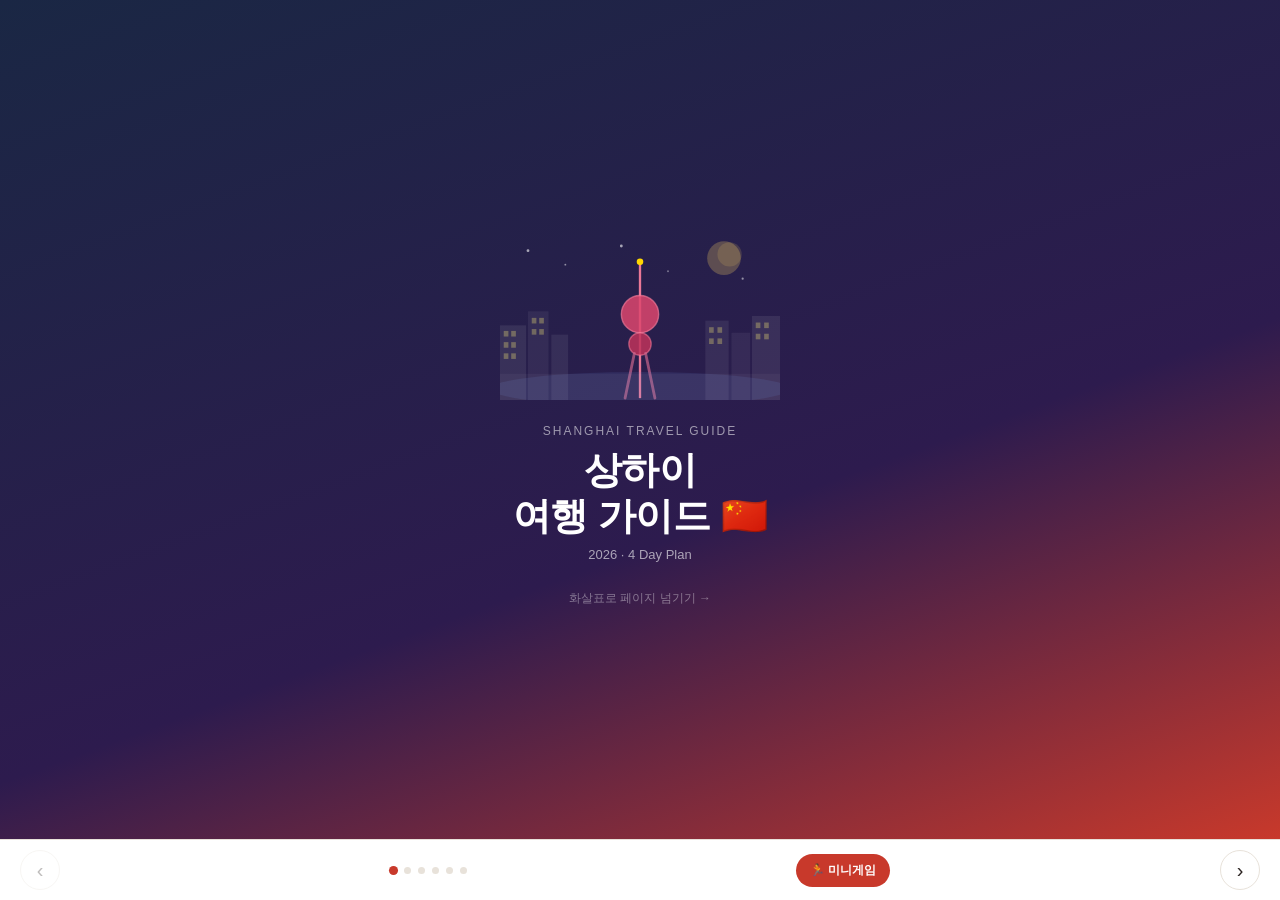
==== commit 5c5e8825: "Update index.html" ====
--- a/index.html
+++ b/index.html
@@ -248,7 +248,6 @@
       <p class="cover-sub">Shanghai Travel Guide</p>
       <h1>상하이<br>여행 가이드 🇨🇳</h1>
       <p class="cover-date">2026 · 4 Day Plan</p>
-      <a class="cover-game" href="minigame/index.html" target="_blank">🏃 미니게임 하러 가기</a>
       <p class="cover-hint">화살표로 페이지 넘기기 →</p>
     </div>
 
@@ -545,12 +544,6 @@
           </div>
         </div>
 
-        <div class="game-banner">
-          <p class="gb-sub">MINI GAME</p>
-          <p class="gb-title">🏃 나연의 상하이 달리기</p>
-          <p class="gb-desc">장애물을 피해 상하이를 달려보자!</p>
-          <a href="game/index.html" target="_blank">게임 하러 가기 →</a>
-        </div>
       </div>
     </div>
 
